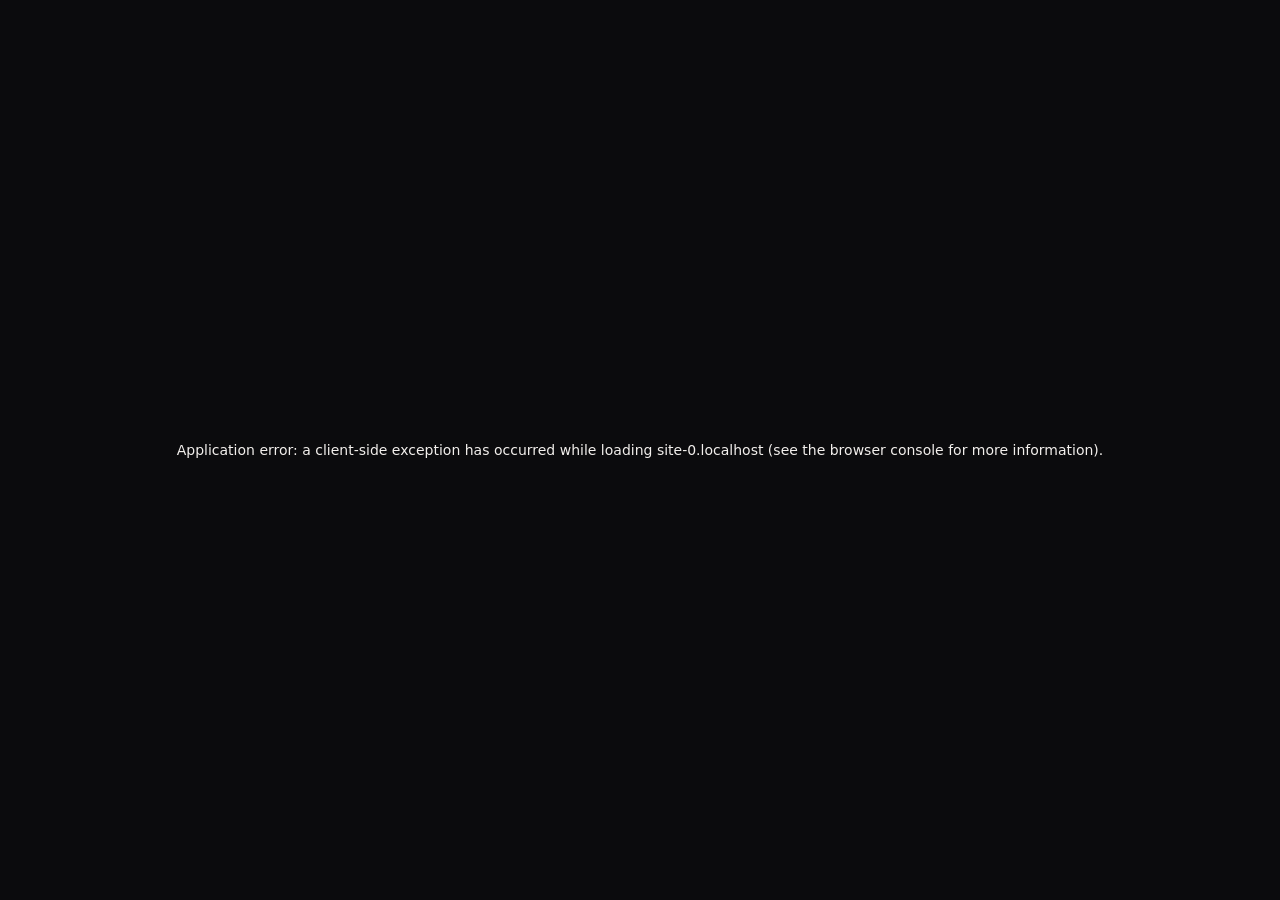
==== index.html @ 2e236c80 "Initial deploy: NaN Solutions website" ====
<!DOCTYPE html><!--h5Oyyl7FdbvTmA2fulSxn--><html lang="vi"><head><meta charSet="utf-8"/><meta name="viewport" content="width=device-width, initial-scale=1"/><link rel="preload" as="script" fetchPriority="low" href="/_next/static/chunks/webpack-0563d81260e7e371.js"/><script src="/_next/static/chunks/4bd1b696-c023c6e3521b1417.js" async=""></script><script src="/_next/static/chunks/255-1f92380adbc6ec99.js" async=""></script><script src="/_next/static/chunks/main-app-3efe71026f3ca665.js" async=""></script><title>NaN Solutions</title><link rel="icon" href="/icon.png?48b6517dc6c158f8" type="image/png" sizes="512x512"/><link rel="apple-touch-icon" href="/apple-icon.png?87051b0c24208816" type="image/png" sizes="180x180"/><script src="/_next/static/chunks/polyfills-42372ed130431b0a.js" noModule=""></script></head><body style="margin:0;background:#0b0b0d"><div hidden=""><!--$--><!--/$--></div><script>(function(){var l;try{l=localStorage.getItem("nan-lang")}catch(e){}if(l!=="vi"&&l!=="en"){l=(navigator.language||"").toLowerCase().indexOf("vi")===0?"vi":"en"}location.replace("/"+l+"/"+location.hash)})();</script><noscript><meta http-equiv="refresh" content="0; url=/vi/"/></noscript><p style="color:#8b8790;font-family:system-ui;padding:24px"><a href="/vi/" style="color:#f2efec">Tiếng Việt</a> · <a href="/en/" style="color:#f2efec">English</a></p><!--$--><!--/$--><script src="/_next/static/chunks/webpack-0563d81260e7e371.js" id="_R_" async=""></script><script>(self.__next_f=self.__next_f||[]).push([0])</script><script>self.__next_f.push([1,"1:\"$Sreact.fragment\"\n2:I[9766,[],\"\"]\n3:I[8924,[],\"\"]\n4:I[4431,[],\"OutletBoundary\"]\n6:I[5278,[],\"AsyncMetadataOutlet\"]\n8:I[4431,[],\"ViewportBoundary\"]\na:I[4431,[],\"MetadataBoundary\"]\nb:\"$Sreact.suspense\"\nd:I[7150,[],\"\"]\n"])</script><script>self.__next_f.push([1,"0:{\"P\":null,\"b\":\"h5Oyyl7FdbvTmA2fulSxn\",\"p\":\"\",\"c\":[\"\",\"\"],\"i\":false,\"f\":[[[\"\",{\"children\":[\"(root)\",{\"children\":[\"__PAGE__\",{}]},\"$undefined\",\"$undefined\",true]}],[\"\",[\"$\",\"$1\",\"c\",{\"children\":[null,[\"$\",\"$L2\",null,{\"parallelRouterKey\":\"children\",\"error\":\"$undefined\",\"errorStyles\":\"$undefined\",\"errorScripts\":\"$undefined\",\"template\":[\"$\",\"$L3\",null,{}],\"templateStyles\":\"$undefined\",\"templateScripts\":\"$undefined\",\"notFound\":[[[\"$\",\"title\",null,{\"children\":\"404: This page could not be found.\"}],[\"$\",\"div\",null,{\"style\":{\"fontFamily\":\"system-ui,\\\"Segoe UI\\\",Roboto,Helvetica,Arial,sans-serif,\\\"Apple Color Emoji\\\",\\\"Segoe UI Emoji\\\"\",\"height\":\"100vh\",\"textAlign\":\"center\",\"display\":\"flex\",\"flexDirection\":\"column\",\"alignItems\":\"center\",\"justifyContent\":\"center\"},\"children\":[\"$\",\"div\",null,{\"children\":[[\"$\",\"style\",null,{\"dangerouslySetInnerHTML\":{\"__html\":\"body{color:#000;background:#fff;margin:0}.next-error-h1{border-right:1px solid rgba(0,0,0,.3)}@media (prefers-color-scheme:dark){body{color:#fff;background:#000}.next-error-h1{border-right:1px solid rgba(255,255,255,.3)}}\"}}],[\"$\",\"h1\",null,{\"className\":\"next-error-h1\",\"style\":{\"display\":\"inline-block\",\"margin\":\"0 20px 0 0\",\"padding\":\"0 23px 0 0\",\"fontSize\":24,\"fontWeight\":500,\"verticalAlign\":\"top\",\"lineHeight\":\"49px\"},\"children\":404}],[\"$\",\"div\",null,{\"style\":{\"display\":\"inline-block\"},\"children\":[\"$\",\"h2\",null,{\"style\":{\"fontSize\":14,\"fontWeight\":400,\"lineHeight\":\"49px\",\"margin\":0},\"children\":\"This page could not be found.\"}]}]]}]}]],[]],\"forbidden\":\"$undefined\",\"unauthorized\":\"$undefined\"}]]}],{\"children\":[\"(root)\",[\"$\",\"$1\",\"c\",{\"children\":[null,[\"$\",\"html\",null,{\"lang\":\"vi\",\"children\":[\"$\",\"body\",null,{\"style\":{\"margin\":0,\"background\":\"#0b0b0d\"},\"children\":[\"$\",\"$L2\",null,{\"parallelRouterKey\":\"children\",\"error\":\"$undefined\",\"errorStyles\":\"$undefined\",\"errorScripts\":\"$undefined\",\"template\":[\"$\",\"$L3\",null,{}],\"templateStyles\":\"$undefined\",\"templateScripts\":\"$undefined\",\"notFound\":[[[\"$\",\"title\",null,{\"children\":\"404: This page could not be found.\"}],[\"$\",\"div\",null,{\"style\":\"$0:f:0:1:1:props:children:1:props:notFound:0:1:props:style\",\"children\":[\"$\",\"div\",null,{\"children\":[[\"$\",\"style\",null,{\"dangerouslySetInnerHTML\":{\"__html\":\"body{color:#000;background:#fff;margin:0}.next-error-h1{border-right:1px solid rgba(0,0,0,.3)}@media (prefers-color-scheme:dark){body{color:#fff;background:#000}.next-error-h1{border-right:1px solid rgba(255,255,255,.3)}}\"}}],[\"$\",\"h1\",null,{\"className\":\"next-error-h1\",\"style\":\"$0:f:0:1:1:props:children:1:props:notFound:0:1:props:children:props:children:1:props:style\",\"children\":404}],[\"$\",\"div\",null,{\"style\":\"$0:f:0:1:1:props:children:1:props:notFound:0:1:props:children:props:children:2:props:style\",\"children\":[\"$\",\"h2\",null,{\"style\":\"$0:f:0:1:1:props:children:1:props:notFound:0:1:props:children:props:children:2:props:children:props:style\",\"children\":\"This page could not be found.\"}]}]]}]}]],[]],\"forbidden\":\"$undefined\",\"unauthorized\":\"$undefined\"}]}]}]]}],{\"children\":[\"__PAGE__\",[\"$\",\"$1\",\"c\",{\"children\":[[[\"$\",\"script\",null,{\"dangerouslySetInnerHTML\":{\"__html\":\"(function(){var l;try{l=localStorage.getItem(\\\"nan-lang\\\")}catch(e){}if(l!==\\\"vi\\\"\u0026\u0026l!==\\\"en\\\"){l=(navigator.language||\\\"\\\").toLowerCase().indexOf(\\\"vi\\\")===0?\\\"vi\\\":\\\"en\\\"}location.replace(\\\"/\\\"+l+\\\"/\\\"+location.hash)})();\"}}],[\"$\",\"noscript\",null,{\"children\":[\"$\",\"meta\",null,{\"httpEquiv\":\"refresh\",\"content\":\"0; url=/vi/\"}]}],[\"$\",\"p\",null,{\"style\":{\"color\":\"#8b8790\",\"fontFamily\":\"system-ui\",\"padding\":24},\"children\":[[\"$\",\"a\",null,{\"href\":\"/vi/\",\"style\":{\"color\":\"#f2efec\"},\"children\":\"Tiếng Việt\"}],\" · \",[\"$\",\"a\",null,{\"href\":\"/en/\",\"style\":{\"color\":\"#f2efec\"},\"children\":\"English\"}]]}]],null,[\"$\",\"$L4\",null,{\"children\":[\"$L5\",[\"$\",\"$L6\",null,{\"promise\":\"$@7\"}]]}]]}],{},null,false]},null,false]},null,false],[\"$\",\"$1\",\"h\",{\"children\":[null,[[\"$\",\"$L8\",null,{\"children\":\"$L9\"}],null],[\"$\",\"$La\",null,{\"children\":[\"$\",\"div\",null,{\"hidden\":true,\"children\":[\"$\",\"$b\",null,{\"fallback\":null,\"children\":\"$Lc\"}]}]}]]}],false]],\"m\":\"$undefined\",\"G\":[\"$d\",[]],\"s\":false,\"S\":true}\n"])</script><script>self.__next_f.push([1,"9:[[\"$\",\"meta\",\"0\",{\"charSet\":\"utf-8\"}],[\"$\",\"meta\",\"1\",{\"name\":\"viewport\",\"content\":\"width=device-width, initial-scale=1\"}]]\n5:null\n"])</script><script>self.__next_f.push([1,"e:I[622,[],\"IconMark\"]\n7:{\"metadata\":[[\"$\",\"title\",\"0\",{\"children\":\"NaN Solutions\"}],[\"$\",\"link\",\"1\",{\"rel\":\"icon\",\"href\":\"/icon.png?48b6517dc6c158f8\",\"type\":\"image/png\",\"sizes\":\"512x512\"}],[\"$\",\"link\",\"2\",{\"rel\":\"apple-touch-icon\",\"href\":\"/apple-icon.png?87051b0c24208816\",\"type\":\"image/png\",\"sizes\":\"180x180\"}],[\"$\",\"$Le\",\"3\",{}]],\"error\":null,\"digest\":\"$undefined\"}\n"])</script><script>self.__next_f.push([1,"c:\"$7:metadata\"\n"])</script></body></html>
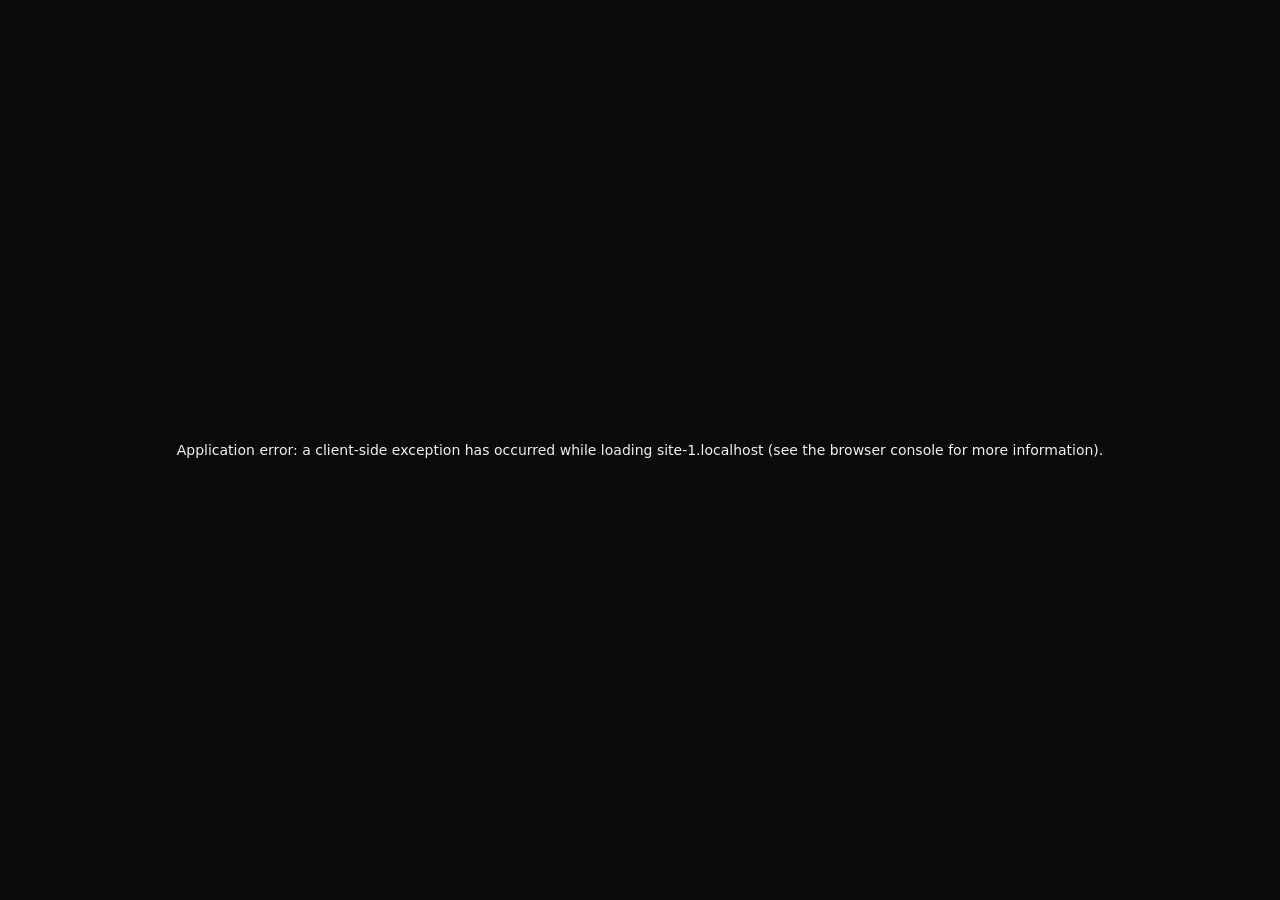
==== commit 1091816d: "Manifesto copy, SEO metadata, remove FoodBridge" ====
--- a/index.html
+++ b/index.html
@@ -1 +1 @@
-<!DOCTYPE html><!--h5Oyyl7FdbvTmA2fulSxn--><html lang="vi"><head><meta charSet="utf-8"/><meta name="viewport" content="width=device-width, initial-scale=1"/><link rel="preload" as="script" fetchPriority="low" href="/_next/static/chunks/webpack-0563d81260e7e371.js"/><script src="/_next/static/chunks/4bd1b696-c023c6e3521b1417.js" async=""></script><script src="/_next/static/chunks/255-1f92380adbc6ec99.js" async=""></script><script src="/_next/static/chunks/main-app-3efe71026f3ca665.js" async=""></script><title>NaN Solutions</title><link rel="icon" href="/icon.png?48b6517dc6c158f8" type="image/png" sizes="512x512"/><link rel="apple-touch-icon" href="/apple-icon.png?87051b0c24208816" type="image/png" sizes="180x180"/><script src="/_next/static/chunks/polyfills-42372ed130431b0a.js" noModule=""></script></head><body style="margin:0;background:#0b0b0d"><div hidden=""><!--$--><!--/$--></div><script>(function(){var l;try{l=localStorage.getItem("nan-lang")}catch(e){}if(l!=="vi"&&l!=="en"){l=(navigator.language||"").toLowerCase().indexOf("vi")===0?"vi":"en"}location.replace("/"+l+"/"+location.hash)})();</script><noscript><meta http-equiv="refresh" content="0; url=/vi/"/></noscript><p style="color:#8b8790;font-family:system-ui;padding:24px"><a href="/vi/" style="color:#f2efec">Tiếng Việt</a> · <a href="/en/" style="color:#f2efec">English</a></p><!--$--><!--/$--><script src="/_next/static/chunks/webpack-0563d81260e7e371.js" id="_R_" async=""></script><script>(self.__next_f=self.__next_f||[]).push([0])</script><script>self.__next_f.push([1,"1:\"$Sreact.fragment\"\n2:I[9766,[],\"\"]\n3:I[8924,[],\"\"]\n4:I[4431,[],\"OutletBoundary\"]\n6:I[5278,[],\"AsyncMetadataOutlet\"]\n8:I[4431,[],\"ViewportBoundary\"]\na:I[4431,[],\"MetadataBoundary\"]\nb:\"$Sreact.suspense\"\nd:I[7150,[],\"\"]\n"])</script><script>self.__next_f.push([1,"0:{\"P\":null,\"b\":\"h5Oyyl7FdbvTmA2fulSxn\",\"p\":\"\",\"c\":[\"\",\"\"],\"i\":false,\"f\":[[[\"\",{\"children\":[\"(root)\",{\"children\":[\"__PAGE__\",{}]},\"$undefined\",\"$undefined\",true]}],[\"\",[\"$\",\"$1\",\"c\",{\"children\":[null,[\"$\",\"$L2\",null,{\"parallelRouterKey\":\"children\",\"error\":\"$undefined\",\"errorStyles\":\"$undefined\",\"errorScripts\":\"$undefined\",\"template\":[\"$\",\"$L3\",null,{}],\"templateStyles\":\"$undefined\",\"templateScripts\":\"$undefined\",\"notFound\":[[[\"$\",\"title\",null,{\"children\":\"404: This page could not be found.\"}],[\"$\",\"div\",null,{\"style\":{\"fontFamily\":\"system-ui,\\\"Segoe UI\\\",Roboto,Helvetica,Arial,sans-serif,\\\"Apple Color Emoji\\\",\\\"Segoe UI Emoji\\\"\",\"height\":\"100vh\",\"textAlign\":\"center\",\"display\":\"flex\",\"flexDirection\":\"column\",\"alignItems\":\"center\",\"justifyContent\":\"center\"},\"children\":[\"$\",\"div\",null,{\"children\":[[\"$\",\"style\",null,{\"dangerouslySetInnerHTML\":{\"__html\":\"body{color:#000;background:#fff;margin:0}.next-error-h1{border-right:1px solid rgba(0,0,0,.3)}@media (prefers-color-scheme:dark){body{color:#fff;background:#000}.next-error-h1{border-right:1px solid rgba(255,255,255,.3)}}\"}}],[\"$\",\"h1\",null,{\"className\":\"next-error-h1\",\"style\":{\"display\":\"inline-block\",\"margin\":\"0 20px 0 0\",\"padding\":\"0 23px 0 0\",\"fontSize\":24,\"fontWeight\":500,\"verticalAlign\":\"top\",\"lineHeight\":\"49px\"},\"children\":404}],[\"$\",\"div\",null,{\"style\":{\"display\":\"inline-block\"},\"children\":[\"$\",\"h2\",null,{\"style\":{\"fontSize\":14,\"fontWeight\":400,\"lineHeight\":\"49px\",\"margin\":0},\"children\":\"This page could not be found.\"}]}]]}]}]],[]],\"forbidden\":\"$undefined\",\"unauthorized\":\"$undefined\"}]]}],{\"children\":[\"(root)\",[\"$\",\"$1\",\"c\",{\"children\":[null,[\"$\",\"html\",null,{\"lang\":\"vi\",\"children\":[\"$\",\"body\",null,{\"style\":{\"margin\":0,\"background\":\"#0b0b0d\"},\"children\":[\"$\",\"$L2\",null,{\"parallelRouterKey\":\"children\",\"error\":\"$undefined\",\"errorStyles\":\"$undefined\",\"errorScripts\":\"$undefined\",\"template\":[\"$\",\"$L3\",null,{}],\"templateStyles\":\"$undefined\",\"templateScripts\":\"$undefined\",\"notFound\":[[[\"$\",\"title\",null,{\"children\":\"404: This page could not be found.\"}],[\"$\",\"div\",null,{\"style\":\"$0:f:0:1:1:props:children:1:props:notFound:0:1:props:style\",\"children\":[\"$\",\"div\",null,{\"children\":[[\"$\",\"style\",null,{\"dangerouslySetInnerHTML\":{\"__html\":\"body{color:#000;background:#fff;margin:0}.next-error-h1{border-right:1px solid rgba(0,0,0,.3)}@media (prefers-color-scheme:dark){body{color:#fff;background:#000}.next-error-h1{border-right:1px solid rgba(255,255,255,.3)}}\"}}],[\"$\",\"h1\",null,{\"className\":\"next-error-h1\",\"style\":\"$0:f:0:1:1:props:children:1:props:notFound:0:1:props:children:props:children:1:props:style\",\"children\":404}],[\"$\",\"div\",null,{\"style\":\"$0:f:0:1:1:props:children:1:props:notFound:0:1:props:children:props:children:2:props:style\",\"children\":[\"$\",\"h2\",null,{\"style\":\"$0:f:0:1:1:props:children:1:props:notFound:0:1:props:children:props:children:2:props:children:props:style\",\"children\":\"This page could not be found.\"}]}]]}]}]],[]],\"forbidden\":\"$undefined\",\"unauthorized\":\"$undefined\"}]}]}]]}],{\"children\":[\"__PAGE__\",[\"$\",\"$1\",\"c\",{\"children\":[[[\"$\",\"script\",null,{\"dangerouslySetInnerHTML\":{\"__html\":\"(function(){var l;try{l=localStorage.getItem(\\\"nan-lang\\\")}catch(e){}if(l!==\\\"vi\\\"\u0026\u0026l!==\\\"en\\\"){l=(navigator.language||\\\"\\\").toLowerCase().indexOf(\\\"vi\\\")===0?\\\"vi\\\":\\\"en\\\"}location.replace(\\\"/\\\"+l+\\\"/\\\"+location.hash)})();\"}}],[\"$\",\"noscript\",null,{\"children\":[\"$\",\"meta\",null,{\"httpEquiv\":\"refresh\",\"content\":\"0; url=/vi/\"}]}],[\"$\",\"p\",null,{\"style\":{\"color\":\"#8b8790\",\"fontFamily\":\"system-ui\",\"padding\":24},\"children\":[[\"$\",\"a\",null,{\"href\":\"/vi/\",\"style\":{\"color\":\"#f2efec\"},\"children\":\"Tiếng Việt\"}],\" · \",[\"$\",\"a\",null,{\"href\":\"/en/\",\"style\":{\"color\":\"#f2efec\"},\"children\":\"English\"}]]}]],null,[\"$\",\"$L4\",null,{\"children\":[\"$L5\",[\"$\",\"$L6\",null,{\"promise\":\"$@7\"}]]}]]}],{},null,false]},null,false]},null,false],[\"$\",\"$1\",\"h\",{\"children\":[null,[[\"$\",\"$L8\",null,{\"children\":\"$L9\"}],null],[\"$\",\"$La\",null,{\"children\":[\"$\",\"div\",null,{\"hidden\":true,\"children\":[\"$\",\"$b\",null,{\"fallback\":null,\"children\":\"$Lc\"}]}]}]]}],false]],\"m\":\"$undefined\",\"G\":[\"$d\",[]],\"s\":false,\"S\":true}\n"])</script><script>self.__next_f.push([1,"9:[[\"$\",\"meta\",\"0\",{\"charSet\":\"utf-8\"}],[\"$\",\"meta\",\"1\",{\"name\":\"viewport\",\"content\":\"width=device-width, initial-scale=1\"}]]\n5:null\n"])</script><script>self.__next_f.push([1,"e:I[622,[],\"IconMark\"]\n7:{\"metadata\":[[\"$\",\"title\",\"0\",{\"children\":\"NaN Solutions\"}],[\"$\",\"link\",\"1\",{\"rel\":\"icon\",\"href\":\"/icon.png?48b6517dc6c158f8\",\"type\":\"image/png\",\"sizes\":\"512x512\"}],[\"$\",\"link\",\"2\",{\"rel\":\"apple-touch-icon\",\"href\":\"/apple-icon.png?87051b0c24208816\",\"type\":\"image/png\",\"sizes\":\"180x180\"}],[\"$\",\"$Le\",\"3\",{}]],\"error\":null,\"digest\":\"$undefined\"}\n"])</script><script>self.__next_f.push([1,"c:\"$7:metadata\"\n"])</script></body></html>+<!DOCTYPE html><!--dgCAVId0XGtgjhV6_EpKN--><html lang="vi"><head><meta charSet="utf-8"/><meta name="viewport" content="width=device-width, initial-scale=1"/><link rel="preload" as="script" fetchPriority="low" href="/_next/static/chunks/webpack-0563d81260e7e371.js"/><script src="/_next/static/chunks/4bd1b696-c023c6e3521b1417.js" async=""></script><script src="/_next/static/chunks/255-1f92380adbc6ec99.js" async=""></script><script src="/_next/static/chunks/main-app-3efe71026f3ca665.js" async=""></script><title>NaN Solutions</title><link rel="manifest" href="/manifest.webmanifest"/><meta name="robots" content="noindex, follow"/><link rel="canonical" href="https://nan.nash-demo.click/vi/"/><link rel="alternate" hrefLang="vi" href="https://nan.nash-demo.click/vi/"/><link rel="alternate" hrefLang="en" href="https://nan.nash-demo.click/en/"/><link rel="alternate" hrefLang="x-default" href="https://nan.nash-demo.click/vi/"/><link rel="icon" href="/icon.png?48b6517dc6c158f8" type="image/png" sizes="512x512"/><link rel="apple-touch-icon" href="/apple-icon.png?87051b0c24208816" type="image/png" sizes="180x180"/><script src="/_next/static/chunks/polyfills-42372ed130431b0a.js" noModule=""></script></head><body style="margin:0;background:#0b0b0d"><div hidden=""><!--$--><!--/$--></div><script>(function(){var l;try{l=localStorage.getItem("nan-lang")}catch(e){}if(l!=="vi"&&l!=="en"){l=(navigator.language||"").toLowerCase().indexOf("vi")===0?"vi":"en"}location.replace("/"+l+"/"+location.hash)})();</script><noscript><meta http-equiv="refresh" content="0; url=/vi/"/></noscript><p style="color:#8b8790;font-family:system-ui;padding:24px"><a href="/vi/" style="color:#f2efec">Tiếng Việt</a> · <a href="/en/" style="color:#f2efec">English</a></p><!--$--><!--/$--><script src="/_next/static/chunks/webpack-0563d81260e7e371.js" id="_R_" async=""></script><script>(self.__next_f=self.__next_f||[]).push([0])</script><script>self.__next_f.push([1,"1:\"$Sreact.fragment\"\n2:I[9766,[],\"\"]\n3:I[8924,[],\"\"]\n4:I[4431,[],\"OutletBoundary\"]\n6:I[5278,[],\"AsyncMetadataOutlet\"]\n8:I[4431,[],\"ViewportBoundary\"]\na:I[4431,[],\"MetadataBoundary\"]\nb:\"$Sreact.suspense\"\nd:I[7150,[],\"\"]\n"])</script><script>self.__next_f.push([1,"0:{\"P\":null,\"b\":\"dgCAVId0XGtgjhV6-EpKN\",\"p\":\"\",\"c\":[\"\",\"\"],\"i\":false,\"f\":[[[\"\",{\"children\":[\"(root)\",{\"children\":[\"__PAGE__\",{}]},\"$undefined\",\"$undefined\",true]}],[\"\",[\"$\",\"$1\",\"c\",{\"children\":[null,[\"$\",\"$L2\",null,{\"parallelRouterKey\":\"children\",\"error\":\"$undefined\",\"errorStyles\":\"$undefined\",\"errorScripts\":\"$undefined\",\"template\":[\"$\",\"$L3\",null,{}],\"templateStyles\":\"$undefined\",\"templateScripts\":\"$undefined\",\"notFound\":[[[\"$\",\"title\",null,{\"children\":\"404: This page could not be found.\"}],[\"$\",\"div\",null,{\"style\":{\"fontFamily\":\"system-ui,\\\"Segoe UI\\\",Roboto,Helvetica,Arial,sans-serif,\\\"Apple Color Emoji\\\",\\\"Segoe UI Emoji\\\"\",\"height\":\"100vh\",\"textAlign\":\"center\",\"display\":\"flex\",\"flexDirection\":\"column\",\"alignItems\":\"center\",\"justifyContent\":\"center\"},\"children\":[\"$\",\"div\",null,{\"children\":[[\"$\",\"style\",null,{\"dangerouslySetInnerHTML\":{\"__html\":\"body{color:#000;background:#fff;margin:0}.next-error-h1{border-right:1px solid rgba(0,0,0,.3)}@media (prefers-color-scheme:dark){body{color:#fff;background:#000}.next-error-h1{border-right:1px solid rgba(255,255,255,.3)}}\"}}],[\"$\",\"h1\",null,{\"className\":\"next-error-h1\",\"style\":{\"display\":\"inline-block\",\"margin\":\"0 20px 0 0\",\"padding\":\"0 23px 0 0\",\"fontSize\":24,\"fontWeight\":500,\"verticalAlign\":\"top\",\"lineHeight\":\"49px\"},\"children\":404}],[\"$\",\"div\",null,{\"style\":{\"display\":\"inline-block\"},\"children\":[\"$\",\"h2\",null,{\"style\":{\"fontSize\":14,\"fontWeight\":400,\"lineHeight\":\"49px\",\"margin\":0},\"children\":\"This page could not be found.\"}]}]]}]}]],[]],\"forbidden\":\"$undefined\",\"unauthorized\":\"$undefined\"}]]}],{\"children\":[\"(root)\",[\"$\",\"$1\",\"c\",{\"children\":[null,[\"$\",\"html\",null,{\"lang\":\"vi\",\"children\":[\"$\",\"body\",null,{\"style\":{\"margin\":0,\"background\":\"#0b0b0d\"},\"children\":[\"$\",\"$L2\",null,{\"parallelRouterKey\":\"children\",\"error\":\"$undefined\",\"errorStyles\":\"$undefined\",\"errorScripts\":\"$undefined\",\"template\":[\"$\",\"$L3\",null,{}],\"templateStyles\":\"$undefined\",\"templateScripts\":\"$undefined\",\"notFound\":[[[\"$\",\"title\",null,{\"children\":\"404: This page could not be found.\"}],[\"$\",\"div\",null,{\"style\":\"$0:f:0:1:1:props:children:1:props:notFound:0:1:props:style\",\"children\":[\"$\",\"div\",null,{\"children\":[[\"$\",\"style\",null,{\"dangerouslySetInnerHTML\":{\"__html\":\"body{color:#000;background:#fff;margin:0}.next-error-h1{border-right:1px solid rgba(0,0,0,.3)}@media (prefers-color-scheme:dark){body{color:#fff;background:#000}.next-error-h1{border-right:1px solid rgba(255,255,255,.3)}}\"}}],[\"$\",\"h1\",null,{\"className\":\"next-error-h1\",\"style\":\"$0:f:0:1:1:props:children:1:props:notFound:0:1:props:children:props:children:1:props:style\",\"children\":404}],[\"$\",\"div\",null,{\"style\":\"$0:f:0:1:1:props:children:1:props:notFound:0:1:props:children:props:children:2:props:style\",\"children\":[\"$\",\"h2\",null,{\"style\":\"$0:f:0:1:1:props:children:1:props:notFound:0:1:props:children:props:children:2:props:children:props:style\",\"children\":\"This page could not be found.\"}]}]]}]}]],[]],\"forbidden\":\"$undefined\",\"unauthorized\":\"$undefined\"}]}]}]]}],{\"children\":[\"__PAGE__\",[\"$\",\"$1\",\"c\",{\"children\":[[[\"$\",\"script\",null,{\"dangerouslySetInnerHTML\":{\"__html\":\"(function(){var l;try{l=localStorage.getItem(\\\"nan-lang\\\")}catch(e){}if(l!==\\\"vi\\\"\u0026\u0026l!==\\\"en\\\"){l=(navigator.language||\\\"\\\").toLowerCase().indexOf(\\\"vi\\\")===0?\\\"vi\\\":\\\"en\\\"}location.replace(\\\"/\\\"+l+\\\"/\\\"+location.hash)})();\"}}],[\"$\",\"noscript\",null,{\"children\":[\"$\",\"meta\",null,{\"httpEquiv\":\"refresh\",\"content\":\"0; url=/vi/\"}]}],[\"$\",\"p\",null,{\"style\":{\"color\":\"#8b8790\",\"fontFamily\":\"system-ui\",\"padding\":24},\"children\":[[\"$\",\"a\",null,{\"href\":\"/vi/\",\"style\":{\"color\":\"#f2efec\"},\"children\":\"Tiếng Việt\"}],\" · \",[\"$\",\"a\",null,{\"href\":\"/en/\",\"style\":{\"color\":\"#f2efec\"},\"children\":\"English\"}]]}]],null,[\"$\",\"$L4\",null,{\"children\":[\"$L5\",[\"$\",\"$L6\",null,{\"promise\":\"$@7\"}]]}]]}],{},null,false]},null,false]},null,false],[\"$\",\"$1\",\"h\",{\"children\":[null,[[\"$\",\"$L8\",null,{\"children\":\"$L9\"}],null],[\"$\",\"$La\",null,{\"children\":[\"$\",\"div\",null,{\"hidden\":true,\"children\":[\"$\",\"$b\",null,{\"fallback\":null,\"children\":\"$Lc\"}]}]}]]}],false]],\"m\":\"$undefined\",\"G\":[\"$d\",[]],\"s\":false,\"S\":true}\n"])</script><script>self.__next_f.push([1,"9:[[\"$\",\"meta\",\"0\",{\"charSet\":\"utf-8\"}],[\"$\",\"meta\",\"1\",{\"name\":\"viewport\",\"content\":\"width=device-width, initial-scale=1\"}]]\n5:null\n"])</script><script>self.__next_f.push([1,"e:I[622,[],\"IconMark\"]\n"])</script><script>self.__next_f.push([1,"7:{\"metadata\":[[\"$\",\"title\",\"0\",{\"children\":\"NaN Solutions\"}],[\"$\",\"link\",\"1\",{\"rel\":\"manifest\",\"href\":\"/manifest.webmanifest\",\"crossOrigin\":\"$undefined\"}],[\"$\",\"meta\",\"2\",{\"name\":\"robots\",\"content\":\"noindex, follow\"}],[\"$\",\"link\",\"3\",{\"rel\":\"canonical\",\"href\":\"https://nan.nash-demo.click/vi/\"}],[\"$\",\"link\",\"4\",{\"rel\":\"alternate\",\"hrefLang\":\"vi\",\"href\":\"https://nan.nash-demo.click/vi/\"}],[\"$\",\"link\",\"5\",{\"rel\":\"alternate\",\"hrefLang\":\"en\",\"href\":\"https://nan.nash-demo.click/en/\"}],[\"$\",\"link\",\"6\",{\"rel\":\"alternate\",\"hrefLang\":\"x-default\",\"href\":\"https://nan.nash-demo.click/vi/\"}],[\"$\",\"link\",\"7\",{\"rel\":\"icon\",\"href\":\"/icon.png?48b6517dc6c158f8\",\"type\":\"image/png\",\"sizes\":\"512x512\"}],[\"$\",\"link\",\"8\",{\"rel\":\"apple-touch-icon\",\"href\":\"/apple-icon.png?87051b0c24208816\",\"type\":\"image/png\",\"sizes\":\"180x180\"}],[\"$\",\"$Le\",\"9\",{}]],\"error\":null,\"digest\":\"$undefined\"}\n"])</script><script>self.__next_f.push([1,"c:\"$7:metadata\"\n"])</script></body></html>
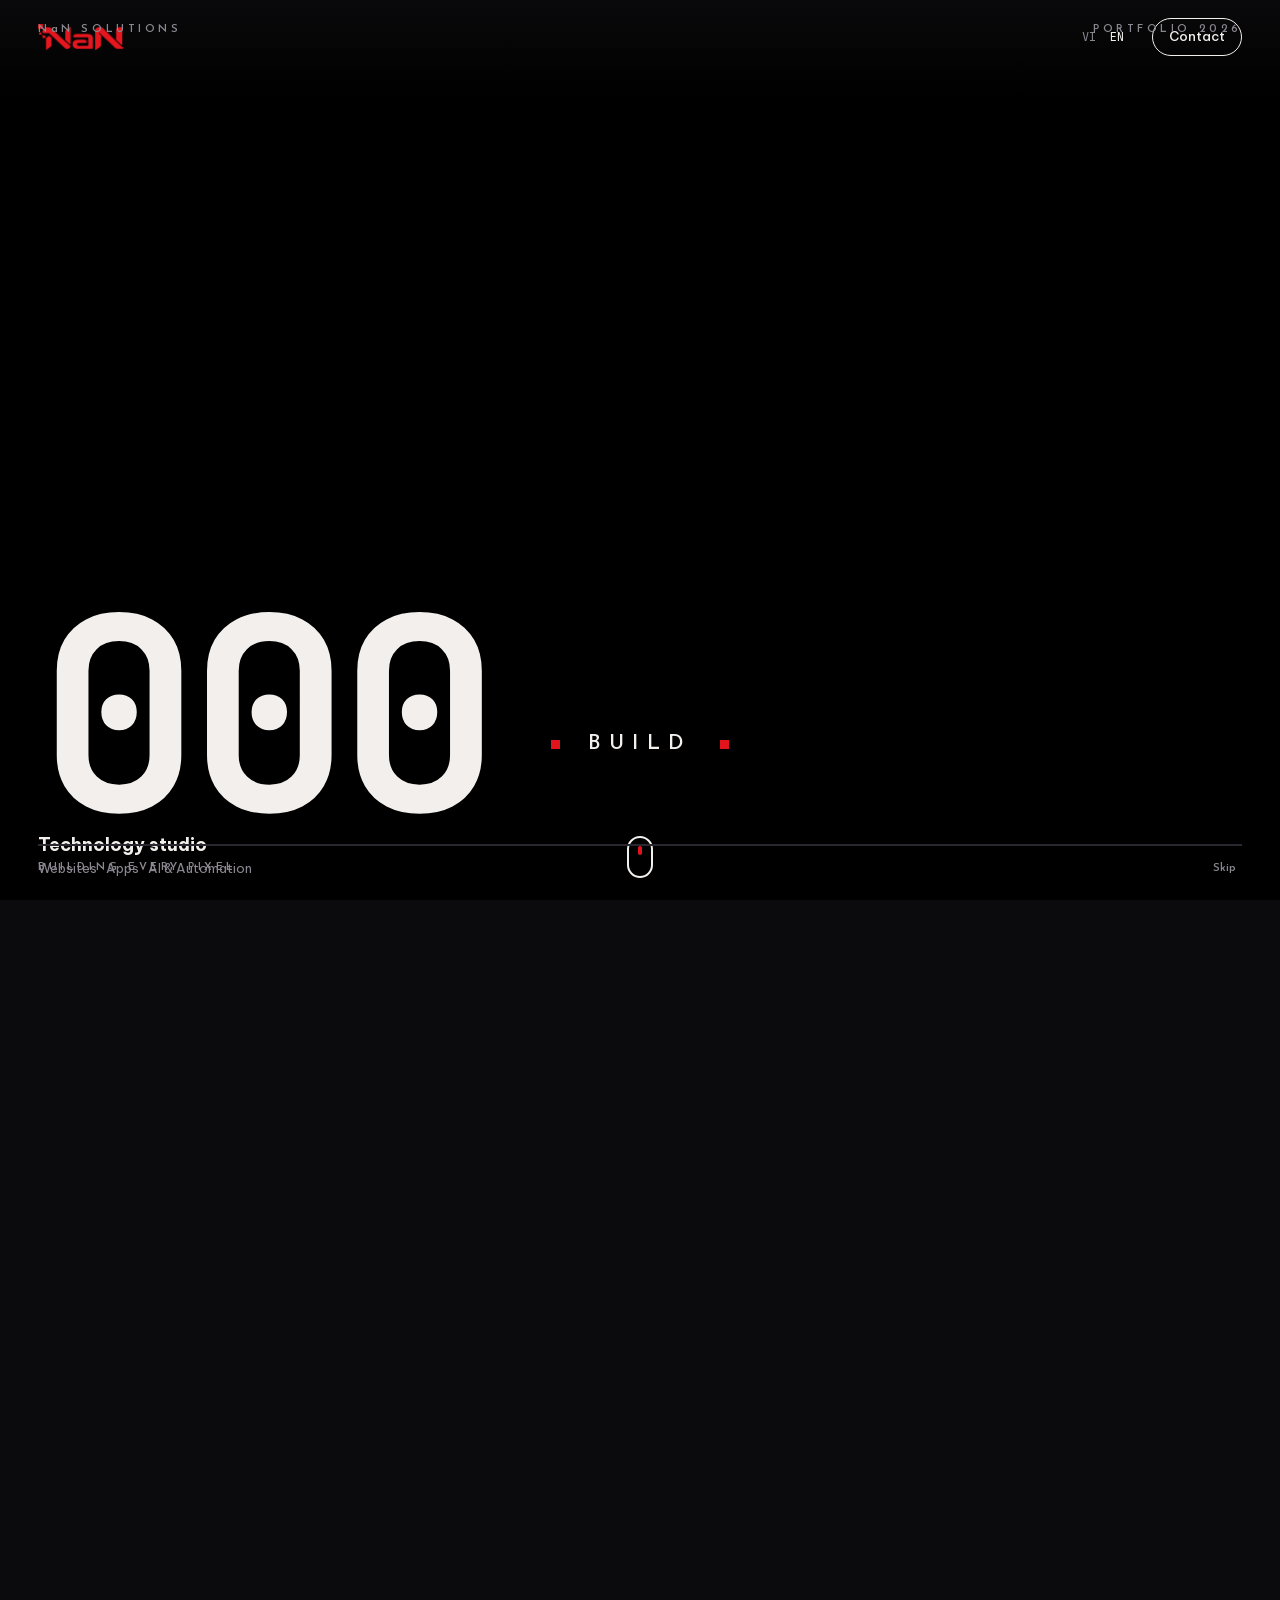
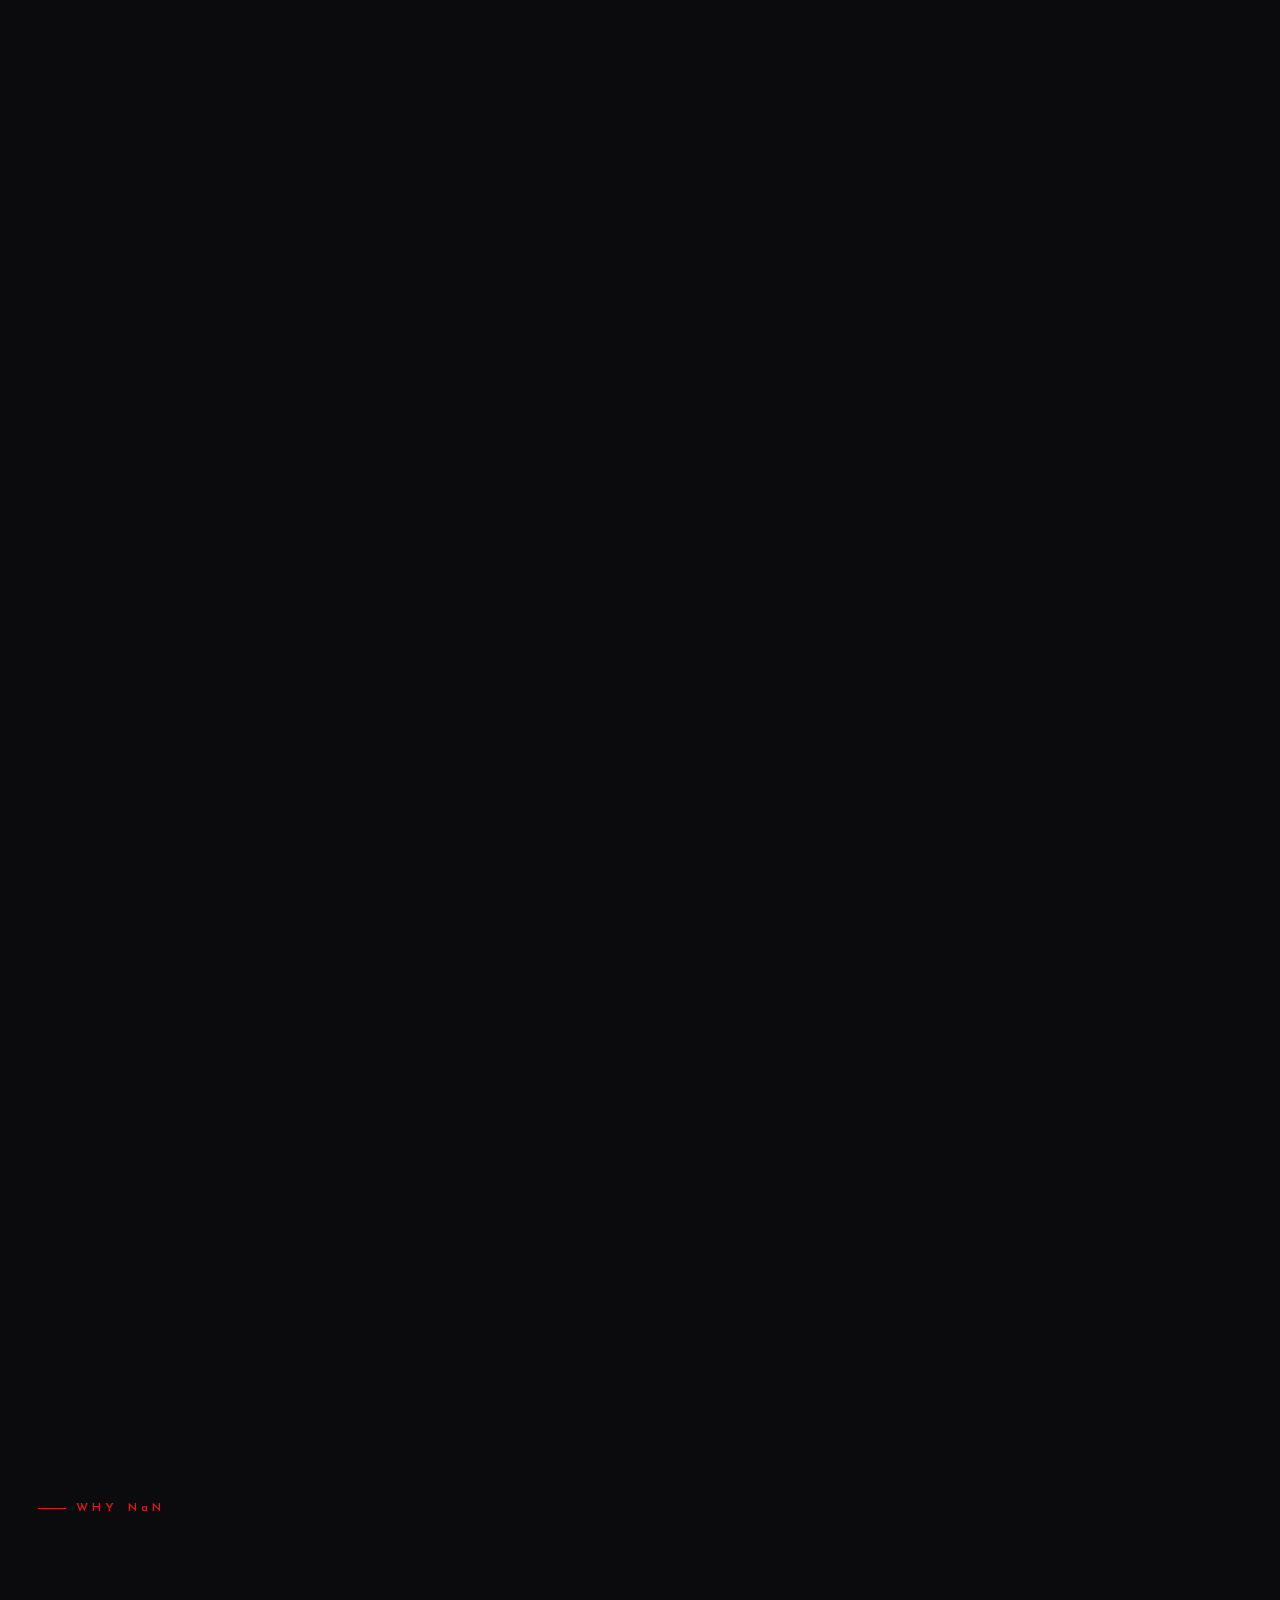
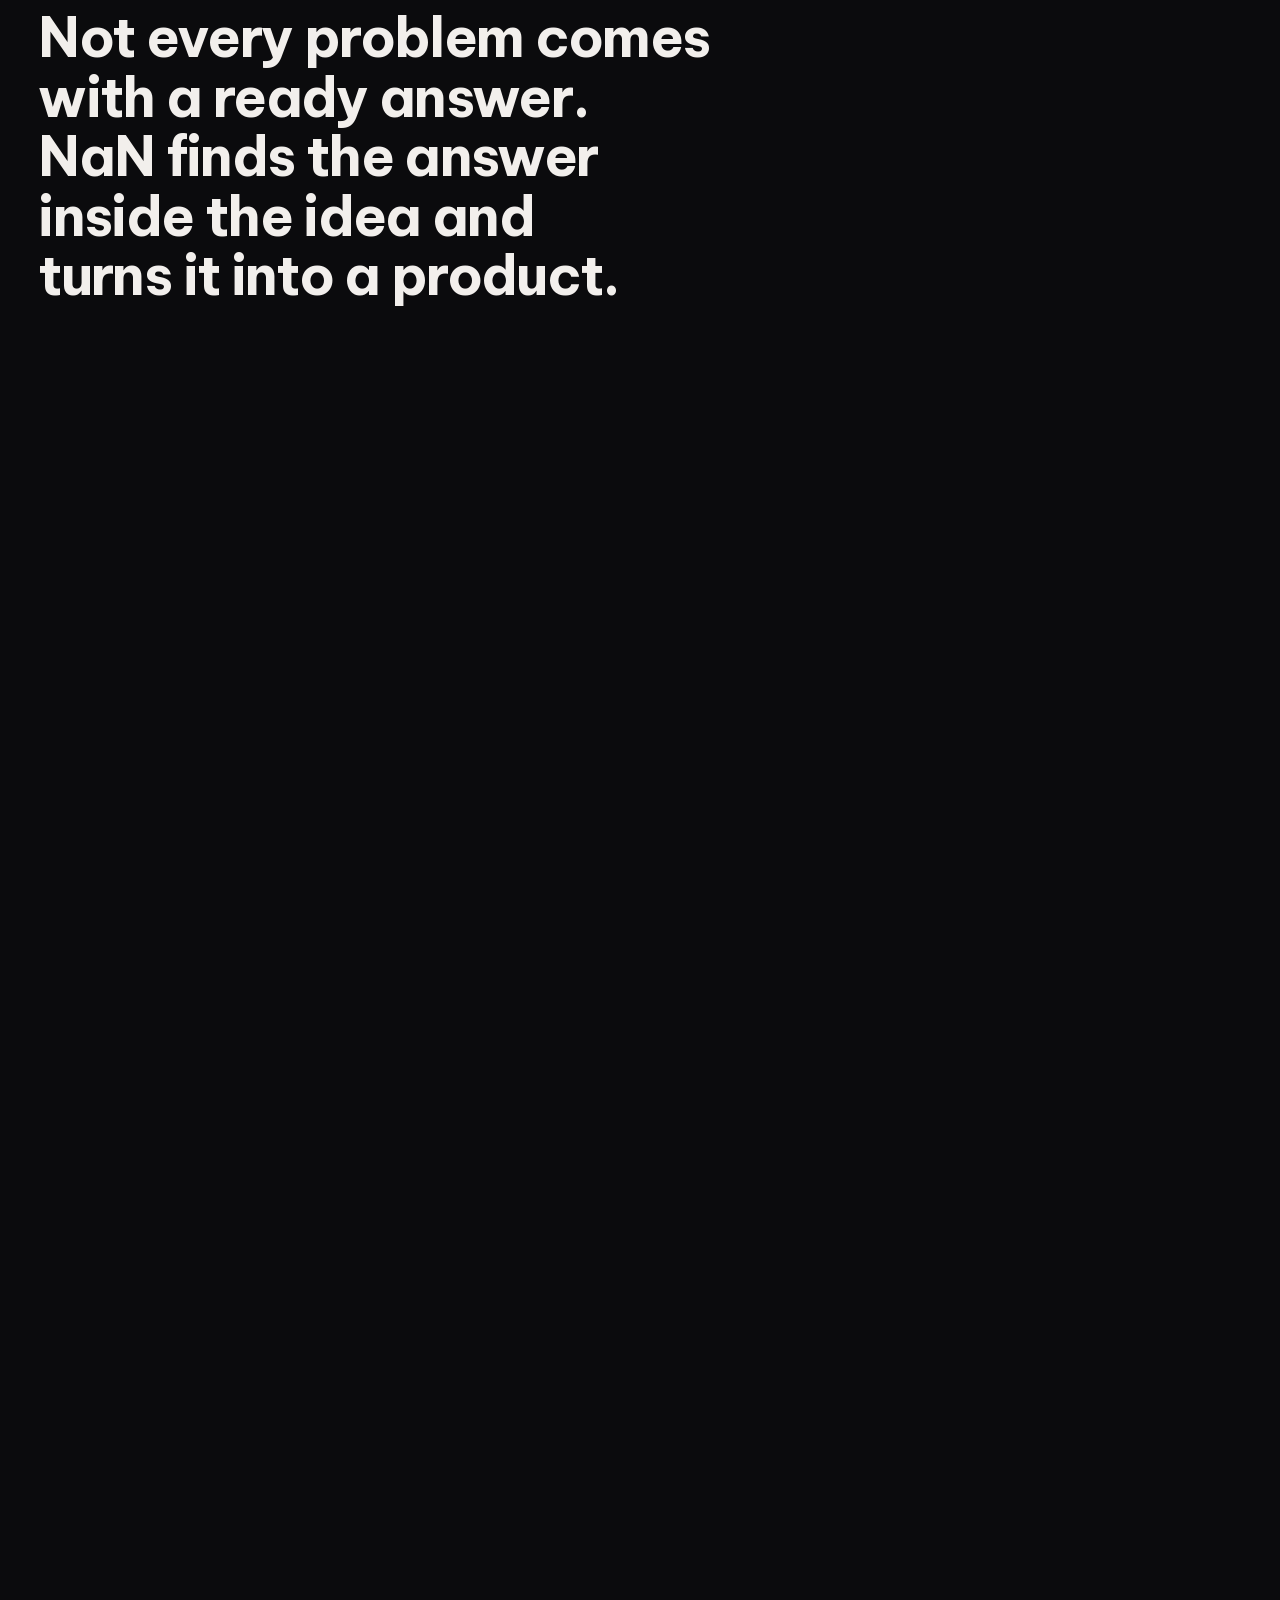
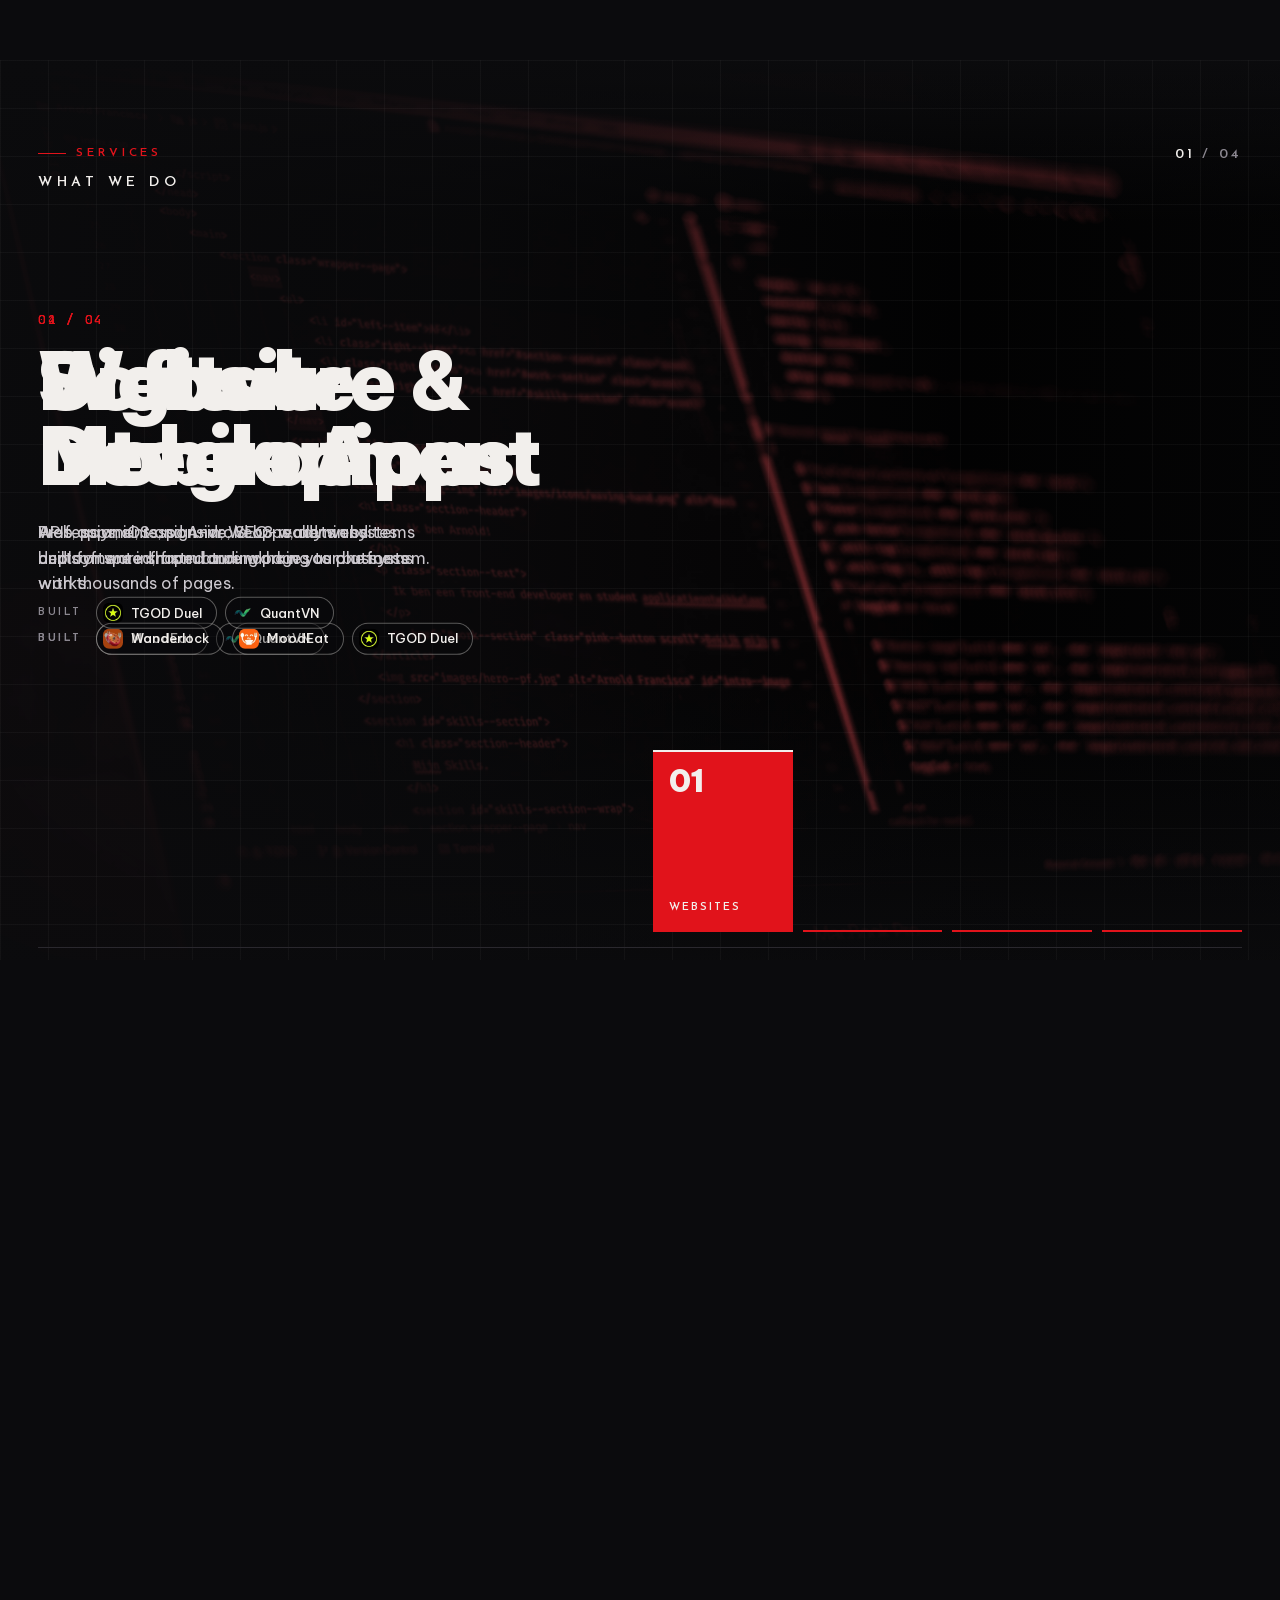
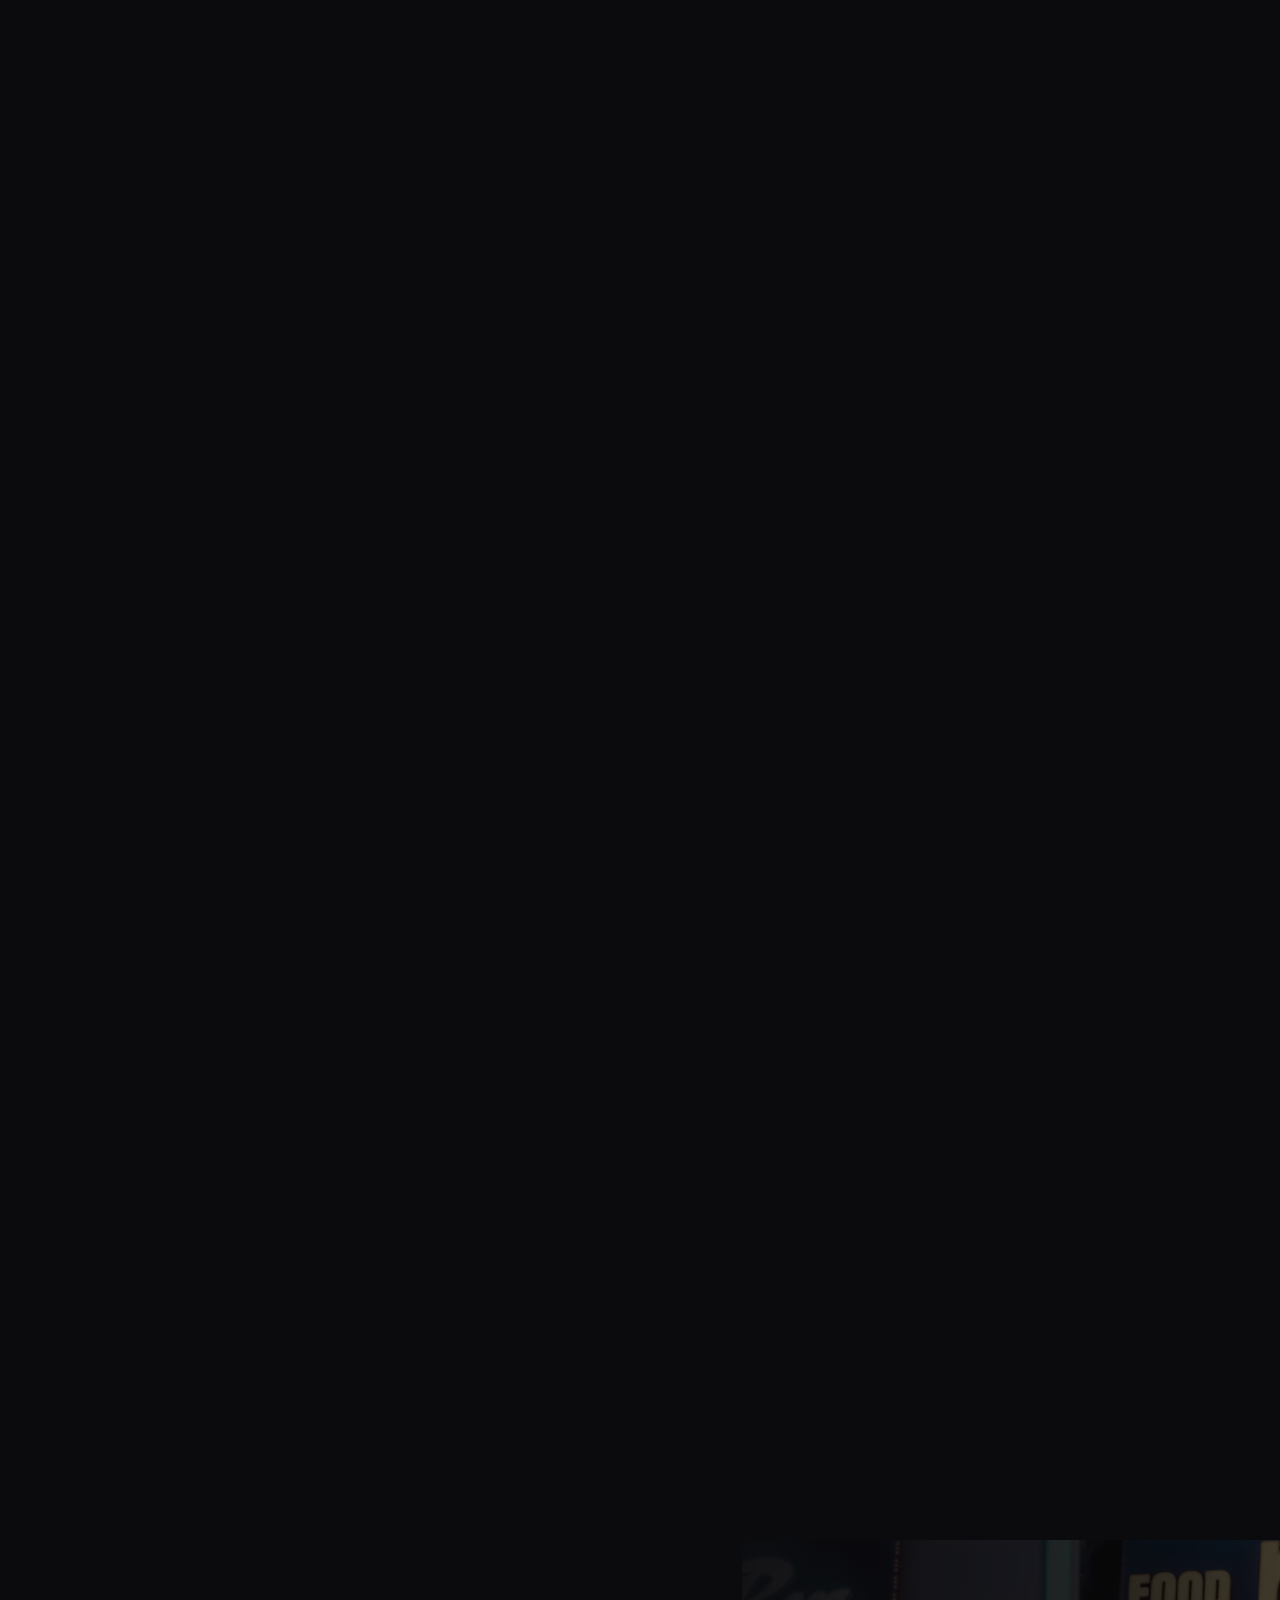
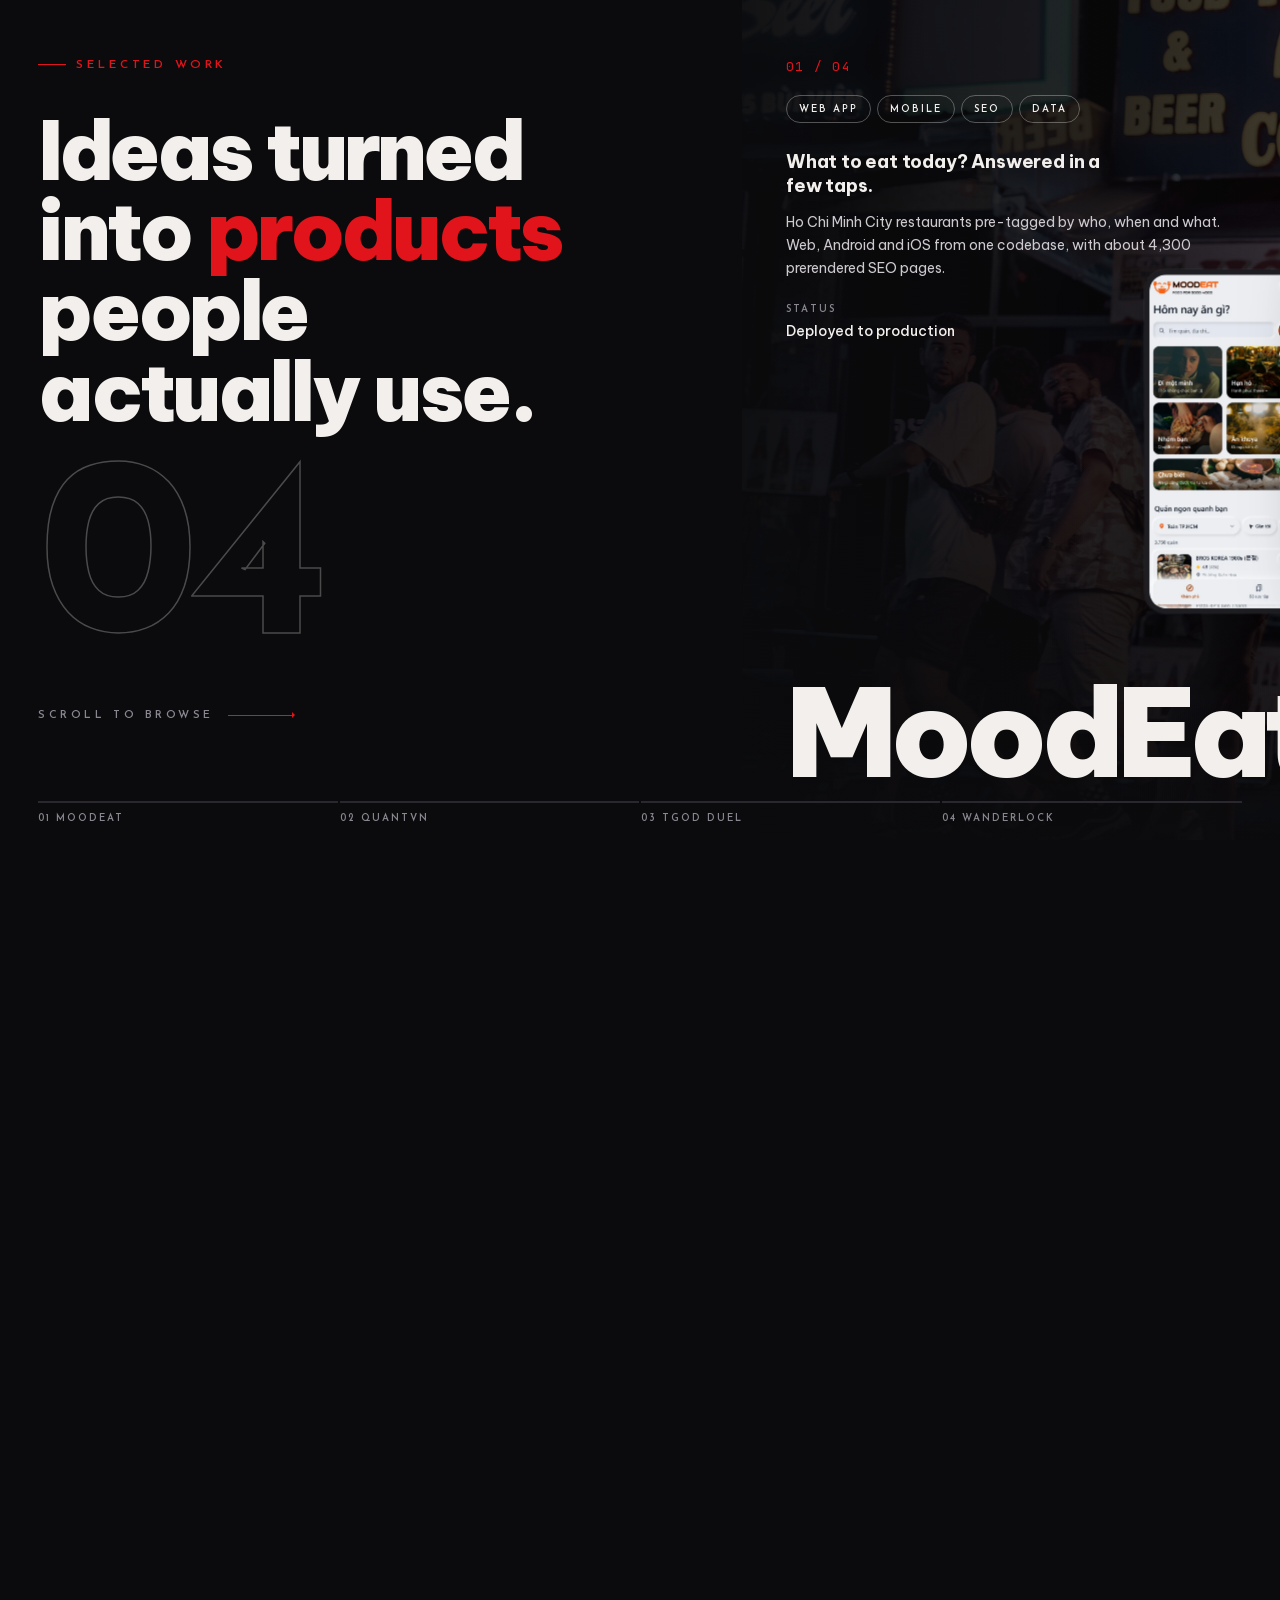
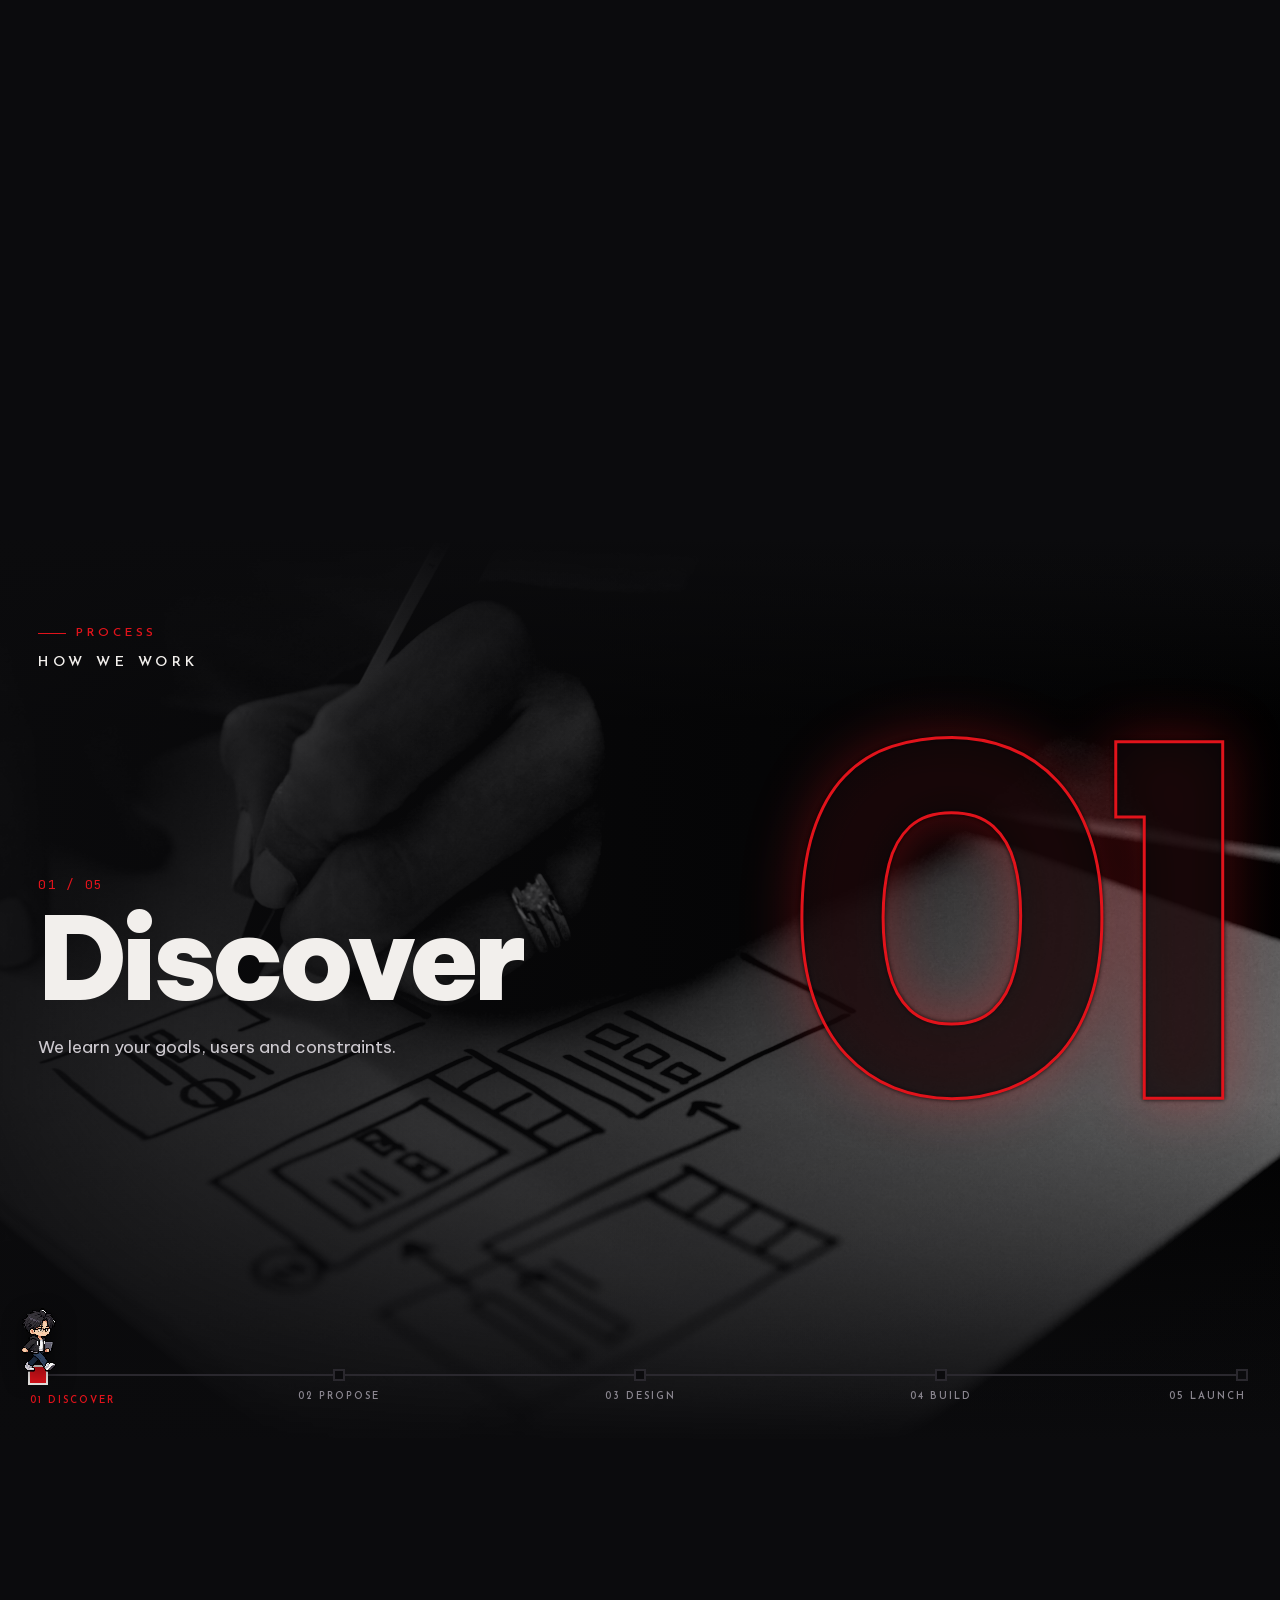
==== commit 6de0218f: "Move to nan-solutions.tech" ====
--- a/index.html
+++ b/index.html
@@ -1 +1 @@
-<!DOCTYPE html><!--dgCAVId0XGtgjhV6_EpKN--><html lang="vi"><head><meta charSet="utf-8"/><meta name="viewport" content="width=device-width, initial-scale=1"/><link rel="preload" as="script" fetchPriority="low" href="/_next/static/chunks/webpack-0563d81260e7e371.js"/><script src="/_next/static/chunks/4bd1b696-c023c6e3521b1417.js" async=""></script><script src="/_next/static/chunks/255-1f92380adbc6ec99.js" async=""></script><script src="/_next/static/chunks/main-app-3efe71026f3ca665.js" async=""></script><title>NaN Solutions</title><link rel="manifest" href="/manifest.webmanifest"/><meta name="robots" content="noindex, follow"/><link rel="canonical" href="https://nan.nash-demo.click/vi/"/><link rel="alternate" hrefLang="vi" href="https://nan.nash-demo.click/vi/"/><link rel="alternate" hrefLang="en" href="https://nan.nash-demo.click/en/"/><link rel="alternate" hrefLang="x-default" href="https://nan.nash-demo.click/vi/"/><link rel="icon" href="/icon.png?48b6517dc6c158f8" type="image/png" sizes="512x512"/><link rel="apple-touch-icon" href="/apple-icon.png?87051b0c24208816" type="image/png" sizes="180x180"/><script src="/_next/static/chunks/polyfills-42372ed130431b0a.js" noModule=""></script></head><body style="margin:0;background:#0b0b0d"><div hidden=""><!--$--><!--/$--></div><script>(function(){var l;try{l=localStorage.getItem("nan-lang")}catch(e){}if(l!=="vi"&&l!=="en"){l=(navigator.language||"").toLowerCase().indexOf("vi")===0?"vi":"en"}location.replace("/"+l+"/"+location.hash)})();</script><noscript><meta http-equiv="refresh" content="0; url=/vi/"/></noscript><p style="color:#8b8790;font-family:system-ui;padding:24px"><a href="/vi/" style="color:#f2efec">Tiếng Việt</a> · <a href="/en/" style="color:#f2efec">English</a></p><!--$--><!--/$--><script src="/_next/static/chunks/webpack-0563d81260e7e371.js" id="_R_" async=""></script><script>(self.__next_f=self.__next_f||[]).push([0])</script><script>self.__next_f.push([1,"1:\"$Sreact.fragment\"\n2:I[9766,[],\"\"]\n3:I[8924,[],\"\"]\n4:I[4431,[],\"OutletBoundary\"]\n6:I[5278,[],\"AsyncMetadataOutlet\"]\n8:I[4431,[],\"ViewportBoundary\"]\na:I[4431,[],\"MetadataBoundary\"]\nb:\"$Sreact.suspense\"\nd:I[7150,[],\"\"]\n"])</script><script>self.__next_f.push([1,"0:{\"P\":null,\"b\":\"dgCAVId0XGtgjhV6-EpKN\",\"p\":\"\",\"c\":[\"\",\"\"],\"i\":false,\"f\":[[[\"\",{\"children\":[\"(root)\",{\"children\":[\"__PAGE__\",{}]},\"$undefined\",\"$undefined\",true]}],[\"\",[\"$\",\"$1\",\"c\",{\"children\":[null,[\"$\",\"$L2\",null,{\"parallelRouterKey\":\"children\",\"error\":\"$undefined\",\"errorStyles\":\"$undefined\",\"errorScripts\":\"$undefined\",\"template\":[\"$\",\"$L3\",null,{}],\"templateStyles\":\"$undefined\",\"templateScripts\":\"$undefined\",\"notFound\":[[[\"$\",\"title\",null,{\"children\":\"404: This page could not be found.\"}],[\"$\",\"div\",null,{\"style\":{\"fontFamily\":\"system-ui,\\\"Segoe UI\\\",Roboto,Helvetica,Arial,sans-serif,\\\"Apple Color Emoji\\\",\\\"Segoe UI Emoji\\\"\",\"height\":\"100vh\",\"textAlign\":\"center\",\"display\":\"flex\",\"flexDirection\":\"column\",\"alignItems\":\"center\",\"justifyContent\":\"center\"},\"children\":[\"$\",\"div\",null,{\"children\":[[\"$\",\"style\",null,{\"dangerouslySetInnerHTML\":{\"__html\":\"body{color:#000;background:#fff;margin:0}.next-error-h1{border-right:1px solid rgba(0,0,0,.3)}@media (prefers-color-scheme:dark){body{color:#fff;background:#000}.next-error-h1{border-right:1px solid rgba(255,255,255,.3)}}\"}}],[\"$\",\"h1\",null,{\"className\":\"next-error-h1\",\"style\":{\"display\":\"inline-block\",\"margin\":\"0 20px 0 0\",\"padding\":\"0 23px 0 0\",\"fontSize\":24,\"fontWeight\":500,\"verticalAlign\":\"top\",\"lineHeight\":\"49px\"},\"children\":404}],[\"$\",\"div\",null,{\"style\":{\"display\":\"inline-block\"},\"children\":[\"$\",\"h2\",null,{\"style\":{\"fontSize\":14,\"fontWeight\":400,\"lineHeight\":\"49px\",\"margin\":0},\"children\":\"This page could not be found.\"}]}]]}]}]],[]],\"forbidden\":\"$undefined\",\"unauthorized\":\"$undefined\"}]]}],{\"children\":[\"(root)\",[\"$\",\"$1\",\"c\",{\"children\":[null,[\"$\",\"html\",null,{\"lang\":\"vi\",\"children\":[\"$\",\"body\",null,{\"style\":{\"margin\":0,\"background\":\"#0b0b0d\"},\"children\":[\"$\",\"$L2\",null,{\"parallelRouterKey\":\"children\",\"error\":\"$undefined\",\"errorStyles\":\"$undefined\",\"errorScripts\":\"$undefined\",\"template\":[\"$\",\"$L3\",null,{}],\"templateStyles\":\"$undefined\",\"templateScripts\":\"$undefined\",\"notFound\":[[[\"$\",\"title\",null,{\"children\":\"404: This page could not be found.\"}],[\"$\",\"div\",null,{\"style\":\"$0:f:0:1:1:props:children:1:props:notFound:0:1:props:style\",\"children\":[\"$\",\"div\",null,{\"children\":[[\"$\",\"style\",null,{\"dangerouslySetInnerHTML\":{\"__html\":\"body{color:#000;background:#fff;margin:0}.next-error-h1{border-right:1px solid rgba(0,0,0,.3)}@media (prefers-color-scheme:dark){body{color:#fff;background:#000}.next-error-h1{border-right:1px solid rgba(255,255,255,.3)}}\"}}],[\"$\",\"h1\",null,{\"className\":\"next-error-h1\",\"style\":\"$0:f:0:1:1:props:children:1:props:notFound:0:1:props:children:props:children:1:props:style\",\"children\":404}],[\"$\",\"div\",null,{\"style\":\"$0:f:0:1:1:props:children:1:props:notFound:0:1:props:children:props:children:2:props:style\",\"children\":[\"$\",\"h2\",null,{\"style\":\"$0:f:0:1:1:props:children:1:props:notFound:0:1:props:children:props:children:2:props:children:props:style\",\"children\":\"This page could not be found.\"}]}]]}]}]],[]],\"forbidden\":\"$undefined\",\"unauthorized\":\"$undefined\"}]}]}]]}],{\"children\":[\"__PAGE__\",[\"$\",\"$1\",\"c\",{\"children\":[[[\"$\",\"script\",null,{\"dangerouslySetInnerHTML\":{\"__html\":\"(function(){var l;try{l=localStorage.getItem(\\\"nan-lang\\\")}catch(e){}if(l!==\\\"vi\\\"\u0026\u0026l!==\\\"en\\\"){l=(navigator.language||\\\"\\\").toLowerCase().indexOf(\\\"vi\\\")===0?\\\"vi\\\":\\\"en\\\"}location.replace(\\\"/\\\"+l+\\\"/\\\"+location.hash)})();\"}}],[\"$\",\"noscript\",null,{\"children\":[\"$\",\"meta\",null,{\"httpEquiv\":\"refresh\",\"content\":\"0; url=/vi/\"}]}],[\"$\",\"p\",null,{\"style\":{\"color\":\"#8b8790\",\"fontFamily\":\"system-ui\",\"padding\":24},\"children\":[[\"$\",\"a\",null,{\"href\":\"/vi/\",\"style\":{\"color\":\"#f2efec\"},\"children\":\"Tiếng Việt\"}],\" · \",[\"$\",\"a\",null,{\"href\":\"/en/\",\"style\":{\"color\":\"#f2efec\"},\"children\":\"English\"}]]}]],null,[\"$\",\"$L4\",null,{\"children\":[\"$L5\",[\"$\",\"$L6\",null,{\"promise\":\"$@7\"}]]}]]}],{},null,false]},null,false]},null,false],[\"$\",\"$1\",\"h\",{\"children\":[null,[[\"$\",\"$L8\",null,{\"children\":\"$L9\"}],null],[\"$\",\"$La\",null,{\"children\":[\"$\",\"div\",null,{\"hidden\":true,\"children\":[\"$\",\"$b\",null,{\"fallback\":null,\"children\":\"$Lc\"}]}]}]]}],false]],\"m\":\"$undefined\",\"G\":[\"$d\",[]],\"s\":false,\"S\":true}\n"])</script><script>self.__next_f.push([1,"9:[[\"$\",\"meta\",\"0\",{\"charSet\":\"utf-8\"}],[\"$\",\"meta\",\"1\",{\"name\":\"viewport\",\"content\":\"width=device-width, initial-scale=1\"}]]\n5:null\n"])</script><script>self.__next_f.push([1,"e:I[622,[],\"IconMark\"]\n"])</script><script>self.__next_f.push([1,"7:{\"metadata\":[[\"$\",\"title\",\"0\",{\"children\":\"NaN Solutions\"}],[\"$\",\"link\",\"1\",{\"rel\":\"manifest\",\"href\":\"/manifest.webmanifest\",\"crossOrigin\":\"$undefined\"}],[\"$\",\"meta\",\"2\",{\"name\":\"robots\",\"content\":\"noindex, follow\"}],[\"$\",\"link\",\"3\",{\"rel\":\"canonical\",\"href\":\"https://nan.nash-demo.click/vi/\"}],[\"$\",\"link\",\"4\",{\"rel\":\"alternate\",\"hrefLang\":\"vi\",\"href\":\"https://nan.nash-demo.click/vi/\"}],[\"$\",\"link\",\"5\",{\"rel\":\"alternate\",\"hrefLang\":\"en\",\"href\":\"https://nan.nash-demo.click/en/\"}],[\"$\",\"link\",\"6\",{\"rel\":\"alternate\",\"hrefLang\":\"x-default\",\"href\":\"https://nan.nash-demo.click/vi/\"}],[\"$\",\"link\",\"7\",{\"rel\":\"icon\",\"href\":\"/icon.png?48b6517dc6c158f8\",\"type\":\"image/png\",\"sizes\":\"512x512\"}],[\"$\",\"link\",\"8\",{\"rel\":\"apple-touch-icon\",\"href\":\"/apple-icon.png?87051b0c24208816\",\"type\":\"image/png\",\"sizes\":\"180x180\"}],[\"$\",\"$Le\",\"9\",{}]],\"error\":null,\"digest\":\"$undefined\"}\n"])</script><script>self.__next_f.push([1,"c:\"$7:metadata\"\n"])</script></body></html>+<!DOCTYPE html><!--z_ko4MtdzXKnXQWsOgUP5--><html lang="vi"><head><meta charSet="utf-8"/><meta name="viewport" content="width=device-width, initial-scale=1"/><link rel="preload" as="script" fetchPriority="low" href="/_next/static/chunks/webpack-0563d81260e7e371.js"/><script src="/_next/static/chunks/4bd1b696-c023c6e3521b1417.js" async=""></script><script src="/_next/static/chunks/255-1f92380adbc6ec99.js" async=""></script><script src="/_next/static/chunks/main-app-3efe71026f3ca665.js" async=""></script><title>NaN Solutions</title><link rel="manifest" href="/manifest.webmanifest"/><meta name="robots" content="noindex, follow"/><link rel="canonical" href="https://nan-solutions.tech/vi/"/><link rel="alternate" hrefLang="vi" href="https://nan-solutions.tech/vi/"/><link rel="alternate" hrefLang="en" href="https://nan-solutions.tech/en/"/><link rel="alternate" hrefLang="x-default" href="https://nan-solutions.tech/vi/"/><link rel="icon" href="/icon.png?48b6517dc6c158f8" type="image/png" sizes="512x512"/><link rel="apple-touch-icon" href="/apple-icon.png?87051b0c24208816" type="image/png" sizes="180x180"/><script src="/_next/static/chunks/polyfills-42372ed130431b0a.js" noModule=""></script></head><body style="margin:0;background:#0b0b0d"><div hidden=""><!--$--><!--/$--></div><script>(function(){var l;try{l=localStorage.getItem("nan-lang")}catch(e){}if(l!=="vi"&&l!=="en"){l=(navigator.language||"").toLowerCase().indexOf("vi")===0?"vi":"en"}location.replace("/"+l+"/"+location.hash)})();</script><noscript><meta http-equiv="refresh" content="0; url=/vi/"/></noscript><p style="color:#8b8790;font-family:system-ui;padding:24px"><a href="/vi/" style="color:#f2efec">Tiếng Việt</a> · <a href="/en/" style="color:#f2efec">English</a></p><!--$--><!--/$--><script src="/_next/static/chunks/webpack-0563d81260e7e371.js" id="_R_" async=""></script><script>(self.__next_f=self.__next_f||[]).push([0])</script><script>self.__next_f.push([1,"1:\"$Sreact.fragment\"\n2:I[9766,[],\"\"]\n3:I[8924,[],\"\"]\n4:I[4431,[],\"OutletBoundary\"]\n6:I[5278,[],\"AsyncMetadataOutlet\"]\n8:I[4431,[],\"ViewportBoundary\"]\na:I[4431,[],\"MetadataBoundary\"]\nb:\"$Sreact.suspense\"\nd:I[7150,[],\"\"]\n"])</script><script>self.__next_f.push([1,"0:{\"P\":null,\"b\":\"z_ko4MtdzXKnXQWsOgUP5\",\"p\":\"\",\"c\":[\"\",\"\"],\"i\":false,\"f\":[[[\"\",{\"children\":[\"(root)\",{\"children\":[\"__PAGE__\",{}]},\"$undefined\",\"$undefined\",true]}],[\"\",[\"$\",\"$1\",\"c\",{\"children\":[null,[\"$\",\"$L2\",null,{\"parallelRouterKey\":\"children\",\"error\":\"$undefined\",\"errorStyles\":\"$undefined\",\"errorScripts\":\"$undefined\",\"template\":[\"$\",\"$L3\",null,{}],\"templateStyles\":\"$undefined\",\"templateScripts\":\"$undefined\",\"notFound\":[[[\"$\",\"title\",null,{\"children\":\"404: This page could not be found.\"}],[\"$\",\"div\",null,{\"style\":{\"fontFamily\":\"system-ui,\\\"Segoe UI\\\",Roboto,Helvetica,Arial,sans-serif,\\\"Apple Color Emoji\\\",\\\"Segoe UI Emoji\\\"\",\"height\":\"100vh\",\"textAlign\":\"center\",\"display\":\"flex\",\"flexDirection\":\"column\",\"alignItems\":\"center\",\"justifyContent\":\"center\"},\"children\":[\"$\",\"div\",null,{\"children\":[[\"$\",\"style\",null,{\"dangerouslySetInnerHTML\":{\"__html\":\"body{color:#000;background:#fff;margin:0}.next-error-h1{border-right:1px solid rgba(0,0,0,.3)}@media (prefers-color-scheme:dark){body{color:#fff;background:#000}.next-error-h1{border-right:1px solid rgba(255,255,255,.3)}}\"}}],[\"$\",\"h1\",null,{\"className\":\"next-error-h1\",\"style\":{\"display\":\"inline-block\",\"margin\":\"0 20px 0 0\",\"padding\":\"0 23px 0 0\",\"fontSize\":24,\"fontWeight\":500,\"verticalAlign\":\"top\",\"lineHeight\":\"49px\"},\"children\":404}],[\"$\",\"div\",null,{\"style\":{\"display\":\"inline-block\"},\"children\":[\"$\",\"h2\",null,{\"style\":{\"fontSize\":14,\"fontWeight\":400,\"lineHeight\":\"49px\",\"margin\":0},\"children\":\"This page could not be found.\"}]}]]}]}]],[]],\"forbidden\":\"$undefined\",\"unauthorized\":\"$undefined\"}]]}],{\"children\":[\"(root)\",[\"$\",\"$1\",\"c\",{\"children\":[null,[\"$\",\"html\",null,{\"lang\":\"vi\",\"children\":[\"$\",\"body\",null,{\"style\":{\"margin\":0,\"background\":\"#0b0b0d\"},\"children\":[\"$\",\"$L2\",null,{\"parallelRouterKey\":\"children\",\"error\":\"$undefined\",\"errorStyles\":\"$undefined\",\"errorScripts\":\"$undefined\",\"template\":[\"$\",\"$L3\",null,{}],\"templateStyles\":\"$undefined\",\"templateScripts\":\"$undefined\",\"notFound\":[[[\"$\",\"title\",null,{\"children\":\"404: This page could not be found.\"}],[\"$\",\"div\",null,{\"style\":\"$0:f:0:1:1:props:children:1:props:notFound:0:1:props:style\",\"children\":[\"$\",\"div\",null,{\"children\":[[\"$\",\"style\",null,{\"dangerouslySetInnerHTML\":{\"__html\":\"body{color:#000;background:#fff;margin:0}.next-error-h1{border-right:1px solid rgba(0,0,0,.3)}@media (prefers-color-scheme:dark){body{color:#fff;background:#000}.next-error-h1{border-right:1px solid rgba(255,255,255,.3)}}\"}}],[\"$\",\"h1\",null,{\"className\":\"next-error-h1\",\"style\":\"$0:f:0:1:1:props:children:1:props:notFound:0:1:props:children:props:children:1:props:style\",\"children\":404}],[\"$\",\"div\",null,{\"style\":\"$0:f:0:1:1:props:children:1:props:notFound:0:1:props:children:props:children:2:props:style\",\"children\":[\"$\",\"h2\",null,{\"style\":\"$0:f:0:1:1:props:children:1:props:notFound:0:1:props:children:props:children:2:props:children:props:style\",\"children\":\"This page could not be found.\"}]}]]}]}]],[]],\"forbidden\":\"$undefined\",\"unauthorized\":\"$undefined\"}]}]}]]}],{\"children\":[\"__PAGE__\",[\"$\",\"$1\",\"c\",{\"children\":[[[\"$\",\"script\",null,{\"dangerouslySetInnerHTML\":{\"__html\":\"(function(){var l;try{l=localStorage.getItem(\\\"nan-lang\\\")}catch(e){}if(l!==\\\"vi\\\"\u0026\u0026l!==\\\"en\\\"){l=(navigator.language||\\\"\\\").toLowerCase().indexOf(\\\"vi\\\")===0?\\\"vi\\\":\\\"en\\\"}location.replace(\\\"/\\\"+l+\\\"/\\\"+location.hash)})();\"}}],[\"$\",\"noscript\",null,{\"children\":[\"$\",\"meta\",null,{\"httpEquiv\":\"refresh\",\"content\":\"0; url=/vi/\"}]}],[\"$\",\"p\",null,{\"style\":{\"color\":\"#8b8790\",\"fontFamily\":\"system-ui\",\"padding\":24},\"children\":[[\"$\",\"a\",null,{\"href\":\"/vi/\",\"style\":{\"color\":\"#f2efec\"},\"children\":\"Tiếng Việt\"}],\" · \",[\"$\",\"a\",null,{\"href\":\"/en/\",\"style\":{\"color\":\"#f2efec\"},\"children\":\"English\"}]]}]],null,[\"$\",\"$L4\",null,{\"children\":[\"$L5\",[\"$\",\"$L6\",null,{\"promise\":\"$@7\"}]]}]]}],{},null,false]},null,false]},null,false],[\"$\",\"$1\",\"h\",{\"children\":[null,[[\"$\",\"$L8\",null,{\"children\":\"$L9\"}],null],[\"$\",\"$La\",null,{\"children\":[\"$\",\"div\",null,{\"hidden\":true,\"children\":[\"$\",\"$b\",null,{\"fallback\":null,\"children\":\"$Lc\"}]}]}]]}],false]],\"m\":\"$undefined\",\"G\":[\"$d\",[]],\"s\":false,\"S\":true}\n"])</script><script>self.__next_f.push([1,"9:[[\"$\",\"meta\",\"0\",{\"charSet\":\"utf-8\"}],[\"$\",\"meta\",\"1\",{\"name\":\"viewport\",\"content\":\"width=device-width, initial-scale=1\"}]]\n5:null\n"])</script><script>self.__next_f.push([1,"e:I[622,[],\"IconMark\"]\n"])</script><script>self.__next_f.push([1,"7:{\"metadata\":[[\"$\",\"title\",\"0\",{\"children\":\"NaN Solutions\"}],[\"$\",\"link\",\"1\",{\"rel\":\"manifest\",\"href\":\"/manifest.webmanifest\",\"crossOrigin\":\"$undefined\"}],[\"$\",\"meta\",\"2\",{\"name\":\"robots\",\"content\":\"noindex, follow\"}],[\"$\",\"link\",\"3\",{\"rel\":\"canonical\",\"href\":\"https://nan-solutions.tech/vi/\"}],[\"$\",\"link\",\"4\",{\"rel\":\"alternate\",\"hrefLang\":\"vi\",\"href\":\"https://nan-solutions.tech/vi/\"}],[\"$\",\"link\",\"5\",{\"rel\":\"alternate\",\"hrefLang\":\"en\",\"href\":\"https://nan-solutions.tech/en/\"}],[\"$\",\"link\",\"6\",{\"rel\":\"alternate\",\"hrefLang\":\"x-default\",\"href\":\"https://nan-solutions.tech/vi/\"}],[\"$\",\"link\",\"7\",{\"rel\":\"icon\",\"href\":\"/icon.png?48b6517dc6c158f8\",\"type\":\"image/png\",\"sizes\":\"512x512\"}],[\"$\",\"link\",\"8\",{\"rel\":\"apple-touch-icon\",\"href\":\"/apple-icon.png?87051b0c24208816\",\"type\":\"image/png\",\"sizes\":\"180x180\"}],[\"$\",\"$Le\",\"9\",{}]],\"error\":null,\"digest\":\"$undefined\"}\n"])</script><script>self.__next_f.push([1,"c:\"$7:metadata\"\n"])</script></body></html>
